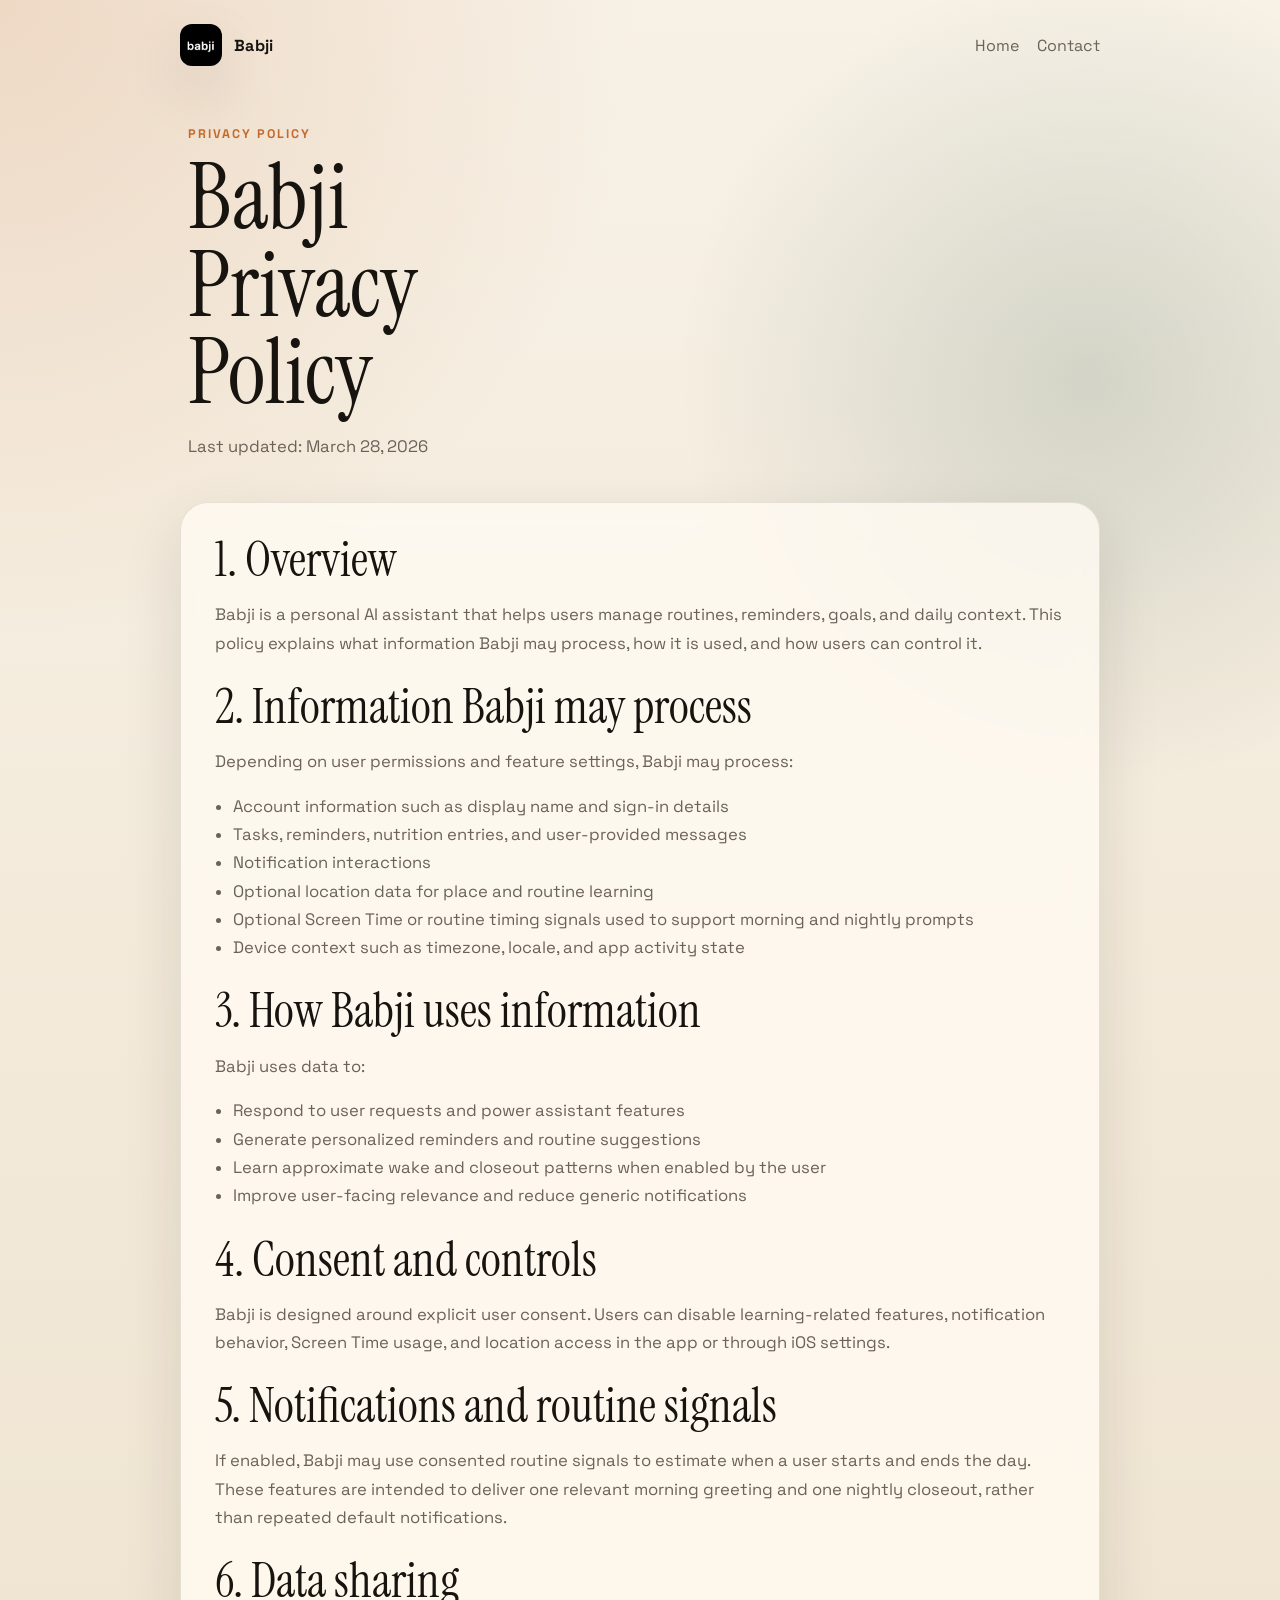
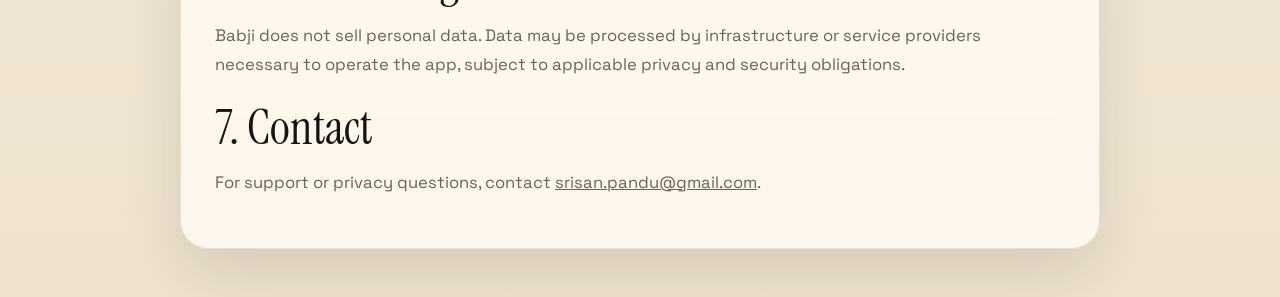
==== privacy.html @ 30b3c437 "Initial Babji Pages site" ====
<!DOCTYPE html>
<html lang="en">
<head>
  <meta charset="UTF-8">
  <meta name="viewport" content="width=device-width, initial-scale=1.0">
  <title>Babji Privacy Policy</title>
  <meta name="description" content="Privacy policy for the Babji personal AI assistant.">
  <meta name="theme-color" content="#efe3cf">
  <link rel="preconnect" href="https://fonts.googleapis.com">
  <link rel="preconnect" href="https://fonts.gstatic.com" crossorigin>
  <link href="https://fonts.googleapis.com/css2?family=Instrument+Serif:ital@0;1&family=Space+Grotesk:wght@400;500;700&display=swap" rel="stylesheet">
  <link rel="stylesheet" href="site.css">
</head>
<body>
  <div class="page-shell legal-shell">
    <header class="topbar">
      <a class="brand" href="index.html">
        <img src="assets/babji_logo_256.png" alt="Babji logo">
        <span>Babji</span>
      </a>
      <nav class="nav">
        <a href="index.html">Home</a>
        <a href="mailto:srisan.pandu@gmail.com">Contact</a>
      </nav>
    </header>

    <main class="legal-main">
      <section class="legal-hero">
        <p class="eyebrow">Privacy Policy</p>
        <h1>Babji Privacy Policy</h1>
        <p class="lede">Last updated: March 28, 2026</p>
      </section>

      <section class="legal-card">
        <h2>1. Overview</h2>
        <p>
          Babji is a personal AI assistant that helps users manage routines, reminders, goals, and daily context.
          This policy explains what information Babji may process, how it is used, and how users can control it.
        </p>

        <h2>2. Information Babji may process</h2>
        <p>Depending on user permissions and feature settings, Babji may process:</p>
        <ul class="feature-list">
          <li>Account information such as display name and sign-in details</li>
          <li>Tasks, reminders, nutrition entries, and user-provided messages</li>
          <li>Notification interactions</li>
          <li>Optional location data for place and routine learning</li>
          <li>Optional Screen Time or routine timing signals used to support morning and nightly prompts</li>
          <li>Device context such as timezone, locale, and app activity state</li>
        </ul>

        <h2>3. How Babji uses information</h2>
        <p>Babji uses data to:</p>
        <ul class="feature-list">
          <li>Respond to user requests and power assistant features</li>
          <li>Generate personalized reminders and routine suggestions</li>
          <li>Learn approximate wake and closeout patterns when enabled by the user</li>
          <li>Improve user-facing relevance and reduce generic notifications</li>
        </ul>

        <h2>4. Consent and controls</h2>
        <p>
          Babji is designed around explicit user consent. Users can disable learning-related features, notification
          behavior, Screen Time usage, and location access in the app or through iOS settings.
        </p>

        <h2>5. Notifications and routine signals</h2>
        <p>
          If enabled, Babji may use consented routine signals to estimate when a user starts and ends the day.
          These features are intended to deliver one relevant morning greeting and one nightly closeout,
          rather than repeated default notifications.
        </p>

        <h2>6. Data sharing</h2>
        <p>
          Babji does not sell personal data. Data may be processed by infrastructure or service providers necessary
          to operate the app, subject to applicable privacy and security obligations.
        </p>

        <h2>7. Contact</h2>
        <p>
          For support or privacy questions, contact
          <a href="mailto:srisan.pandu@gmail.com">srisan.pandu@gmail.com</a>.
        </p>
      </section>
    </main>
  </div>
</body>
</html>
---- site.css ----
:root {
  --paper: #f4ecdf;
  --ink: #17130f;
  --muted: #6b6258;
  --sand: #d9c8ad;
  --amber: #c46a2e;
  --forest: #1f4b3d;
  --panel: rgba(255, 250, 242, 0.82);
  --panel-strong: #1b2a25;
  --line: rgba(23, 19, 15, 0.1);
  --shadow: 0 24px 60px rgba(30, 22, 15, 0.12);
}

* {
  box-sizing: border-box;
}

html {
  scroll-behavior: smooth;
}

body {
  margin: 0;
  color: var(--ink);
  font-family: "Space Grotesk", sans-serif;
  background:
    radial-gradient(circle at top left, rgba(196, 106, 46, 0.18), transparent 28%),
    radial-gradient(circle at 85% 20%, rgba(31, 75, 61, 0.16), transparent 22%),
    linear-gradient(180deg, #f7f1e6 0%, #efe3cf 100%);
}

a {
  color: inherit;
}

.page-shell {
  width: min(1120px, calc(100% - 32px));
  margin: 0 auto;
  padding: 24px 0 48px;
}

.topbar {
  display: flex;
  align-items: center;
  justify-content: space-between;
  gap: 16px;
  margin-bottom: 36px;
}

.brand {
  display: inline-flex;
  align-items: center;
  gap: 12px;
  text-decoration: none;
  font-weight: 700;
  letter-spacing: 0.02em;
}

.brand img {
  width: 42px;
  height: 42px;
  border-radius: 12px;
  box-shadow: var(--shadow);
}

.nav {
  display: inline-flex;
  gap: 18px;
  flex-wrap: wrap;
}

.nav a {
  text-decoration: none;
  color: var(--muted);
}

.hero {
  display: grid;
  grid-template-columns: 1.25fr 0.9fr;
  gap: 28px;
  align-items: stretch;
  margin-bottom: 28px;
}

.hero-copy,
.hero-card,
.panel,
.story-strip,
.legal-card {
  border: 1px solid var(--line);
  border-radius: 28px;
  background: var(--panel);
  box-shadow: var(--shadow);
  backdrop-filter: blur(14px);
}

.hero-copy {
  padding: 40px;
}

.eyebrow,
.panel-kicker,
.story-label {
  margin: 0 0 12px;
  text-transform: uppercase;
  letter-spacing: 0.16em;
  font-size: 0.78rem;
  color: var(--amber);
  font-weight: 700;
}

h1,
h2 {
  margin: 0;
  font-family: "Instrument Serif", serif;
  font-weight: 400;
  line-height: 0.96;
}

h1 {
  font-size: clamp(3.2rem, 8vw, 5.7rem);
  max-width: 9.5ch;
}

h2 {
  font-size: clamp(2rem, 4vw, 3rem);
  margin-bottom: 18px;
}

.lede,
.panel p,
.story-text,
.footer-copy,
.legal-card p,
.legal-card li {
  font-size: 1.04rem;
  line-height: 1.7;
  color: var(--muted);
}

.hero-actions {
  display: flex;
  flex-wrap: wrap;
  gap: 14px;
  margin-top: 28px;
}

.button {
  display: inline-flex;
  align-items: center;
  justify-content: center;
  min-height: 48px;
  padding: 0 18px;
  border-radius: 999px;
  text-decoration: none;
  font-weight: 700;
  transition: transform 160ms ease, background-color 160ms ease;
}

.button:hover {
  transform: translateY(-1px);
}

.button-primary {
  background: var(--forest);
  color: #f6f1ea;
}

.button-secondary {
  background: rgba(255, 255, 255, 0.75);
  border: 1px solid var(--line);
}

.hero-card {
  padding: 28px;
  background:
    linear-gradient(160deg, rgba(27, 42, 37, 0.96), rgba(46, 64, 57, 0.9)),
    linear-gradient(180deg, rgba(255, 255, 255, 0.08), rgba(255, 255, 255, 0));
  color: #f5ede2;
}

.status-pill {
  display: inline-flex;
  padding: 8px 12px;
  border-radius: 999px;
  background: rgba(255, 255, 255, 0.08);
  color: #efd9bf;
  font-size: 0.85rem;
  margin-bottom: 18px;
}

.signal-card {
  padding: 18px 0;
  border-top: 1px solid rgba(255, 255, 255, 0.12);
}

.signal-label {
  margin: 0 0 8px;
  color: #efd9bf;
  font-weight: 700;
  letter-spacing: 0.04em;
  text-transform: uppercase;
  font-size: 0.78rem;
}

.signal-text {
  margin: 0;
  line-height: 1.65;
  color: rgba(245, 237, 226, 0.82);
}

.grid-section {
  display: grid;
  grid-template-columns: 1fr 1fr;
  gap: 24px;
  margin-bottom: 24px;
}

.panel {
  padding: 32px;
}

.panel-contrast {
  background: linear-gradient(160deg, rgba(195, 154, 78, 0.16), rgba(255, 255, 255, 0.72));
}

.feature-list {
  margin: 0;
  padding-left: 18px;
  color: var(--muted);
  line-height: 1.7;
}

.story-strip {
  display: grid;
  grid-template-columns: repeat(3, 1fr);
  gap: 0;
  overflow: hidden;
  margin-bottom: 24px;
}

.story {
  padding: 28px;
  border-right: 1px solid var(--line);
}

.story:last-child {
  border-right: 0;
}

.legal-panel {
  margin-bottom: 28px;
}

.footer {
  display: flex;
  justify-content: space-between;
  gap: 18px;
  padding: 16px 6px 0;
  color: var(--muted);
}

.footer-title {
  margin: 0 0 6px;
  color: var(--ink);
  font-weight: 700;
}

.footer-links {
  display: flex;
  flex-direction: column;
  gap: 8px;
  align-items: flex-end;
}

.legal-shell {
  width: min(920px, calc(100% - 32px));
}

.legal-main {
  display: grid;
  gap: 24px;
}

.legal-hero {
  padding: 24px 8px 0;
}

.legal-card {
  padding: 34px;
}

.legal-card h2 {
  margin-top: 26px;
}

.legal-card h2:first-of-type {
  margin-top: 0;
}

@media (max-width: 900px) {
  .hero,
  .grid-section,
  .story-strip,
  .footer {
    grid-template-columns: 1fr;
    display: grid;
  }

  .topbar {
    flex-direction: column;
    align-items: flex-start;
  }

  .footer-links {
    align-items: flex-start;
  }

  .story {
    border-right: 0;
    border-bottom: 1px solid var(--line);
  }

  .story:last-child {
    border-bottom: 0;
  }

  .hero-copy,
  .hero-card,
  .panel,
  .legal-card {
    padding: 24px;
  }
}
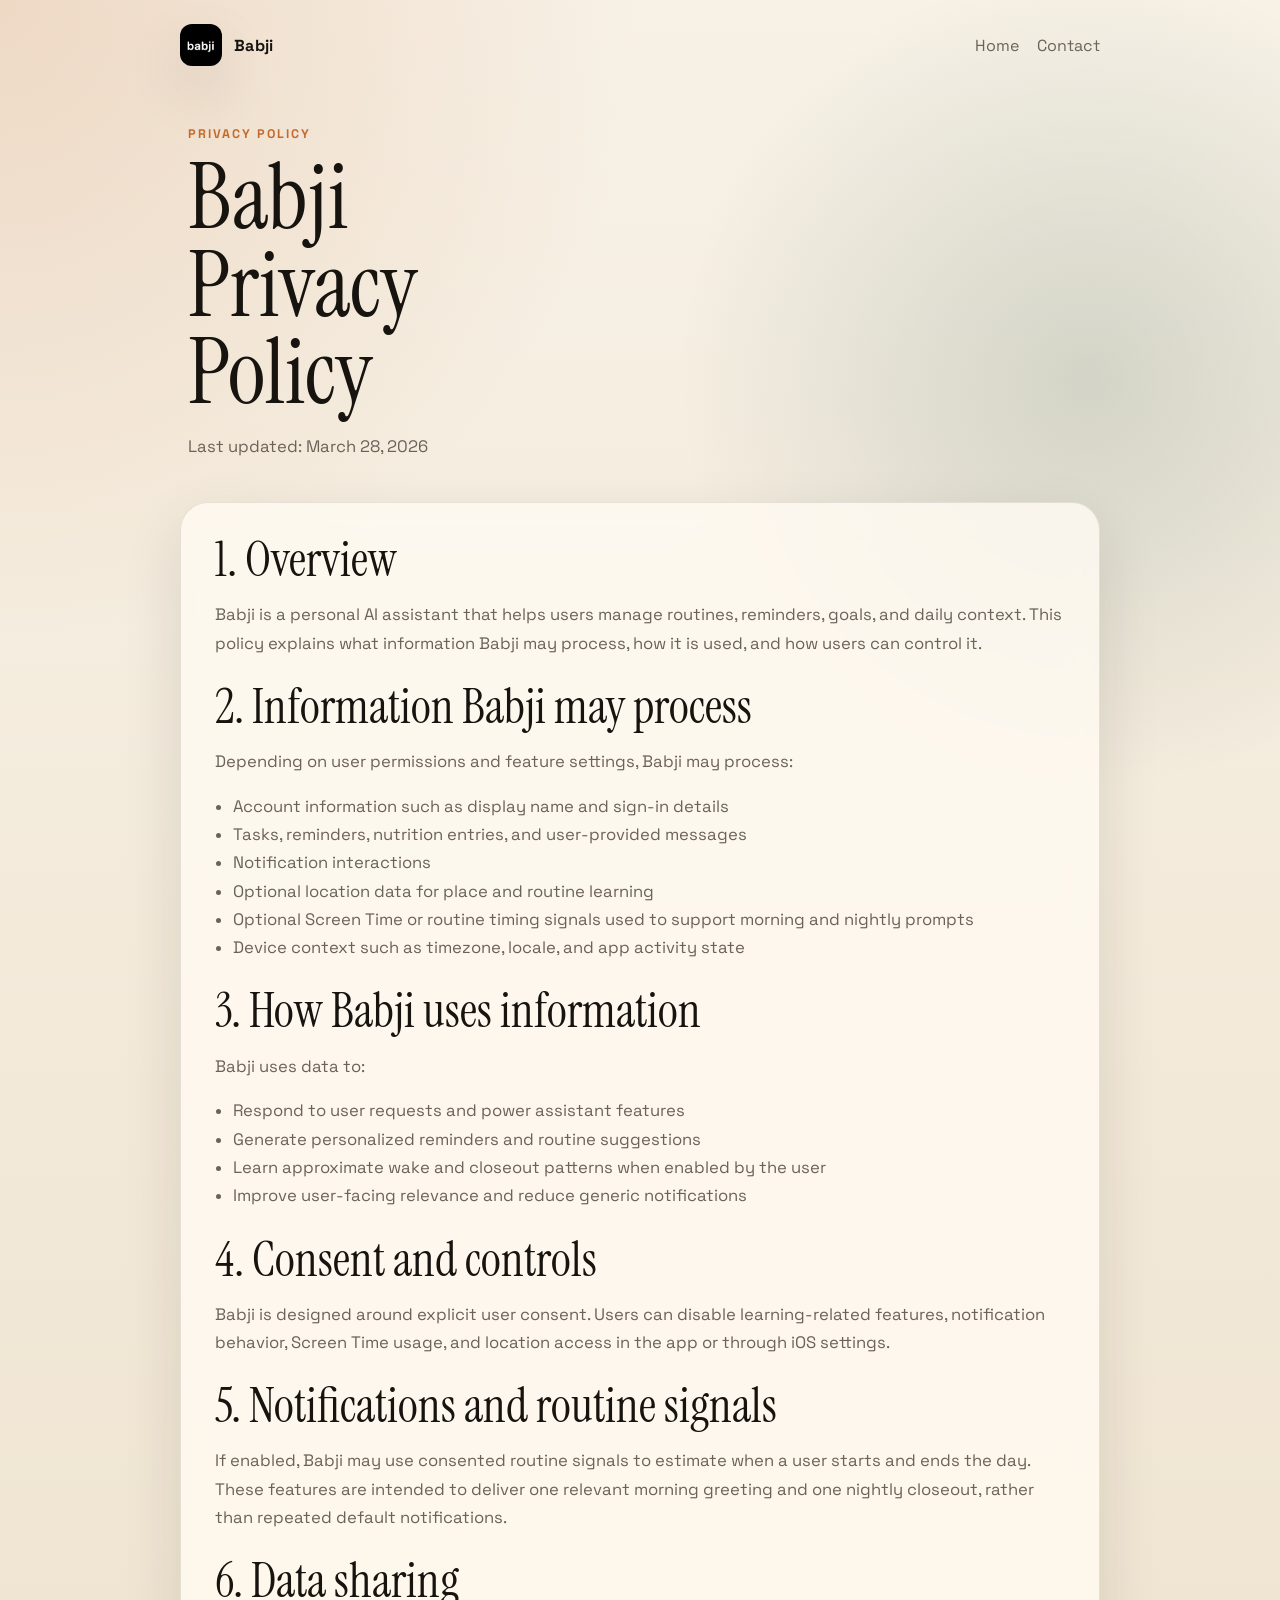
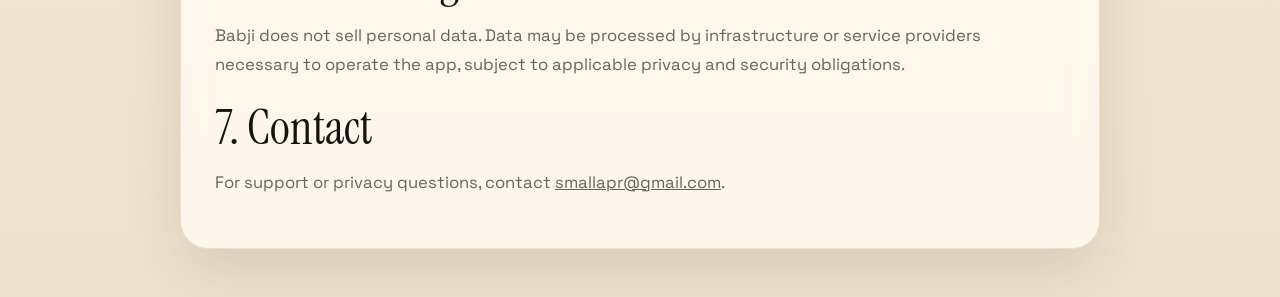
==== commit 041ff98a: "Update contact email" ====
--- a/privacy.html
+++ b/privacy.html
@@ -20,7 +20,7 @@
       </a>
       <nav class="nav">
         <a href="index.html">Home</a>
-        <a href="mailto:srisan.pandu@gmail.com">Contact</a>
+        <a href="mailto:smallapr@gmail.com">Contact</a>
       </nav>
     </header>
 
@@ -80,7 +80,7 @@
         <h2>7. Contact</h2>
         <p>
           For support or privacy questions, contact
-          <a href="mailto:srisan.pandu@gmail.com">srisan.pandu@gmail.com</a>.
+          <a href="mailto:smallapr@gmail.com">smallapr@gmail.com</a>.
         </p>
       </section>
     </main>
